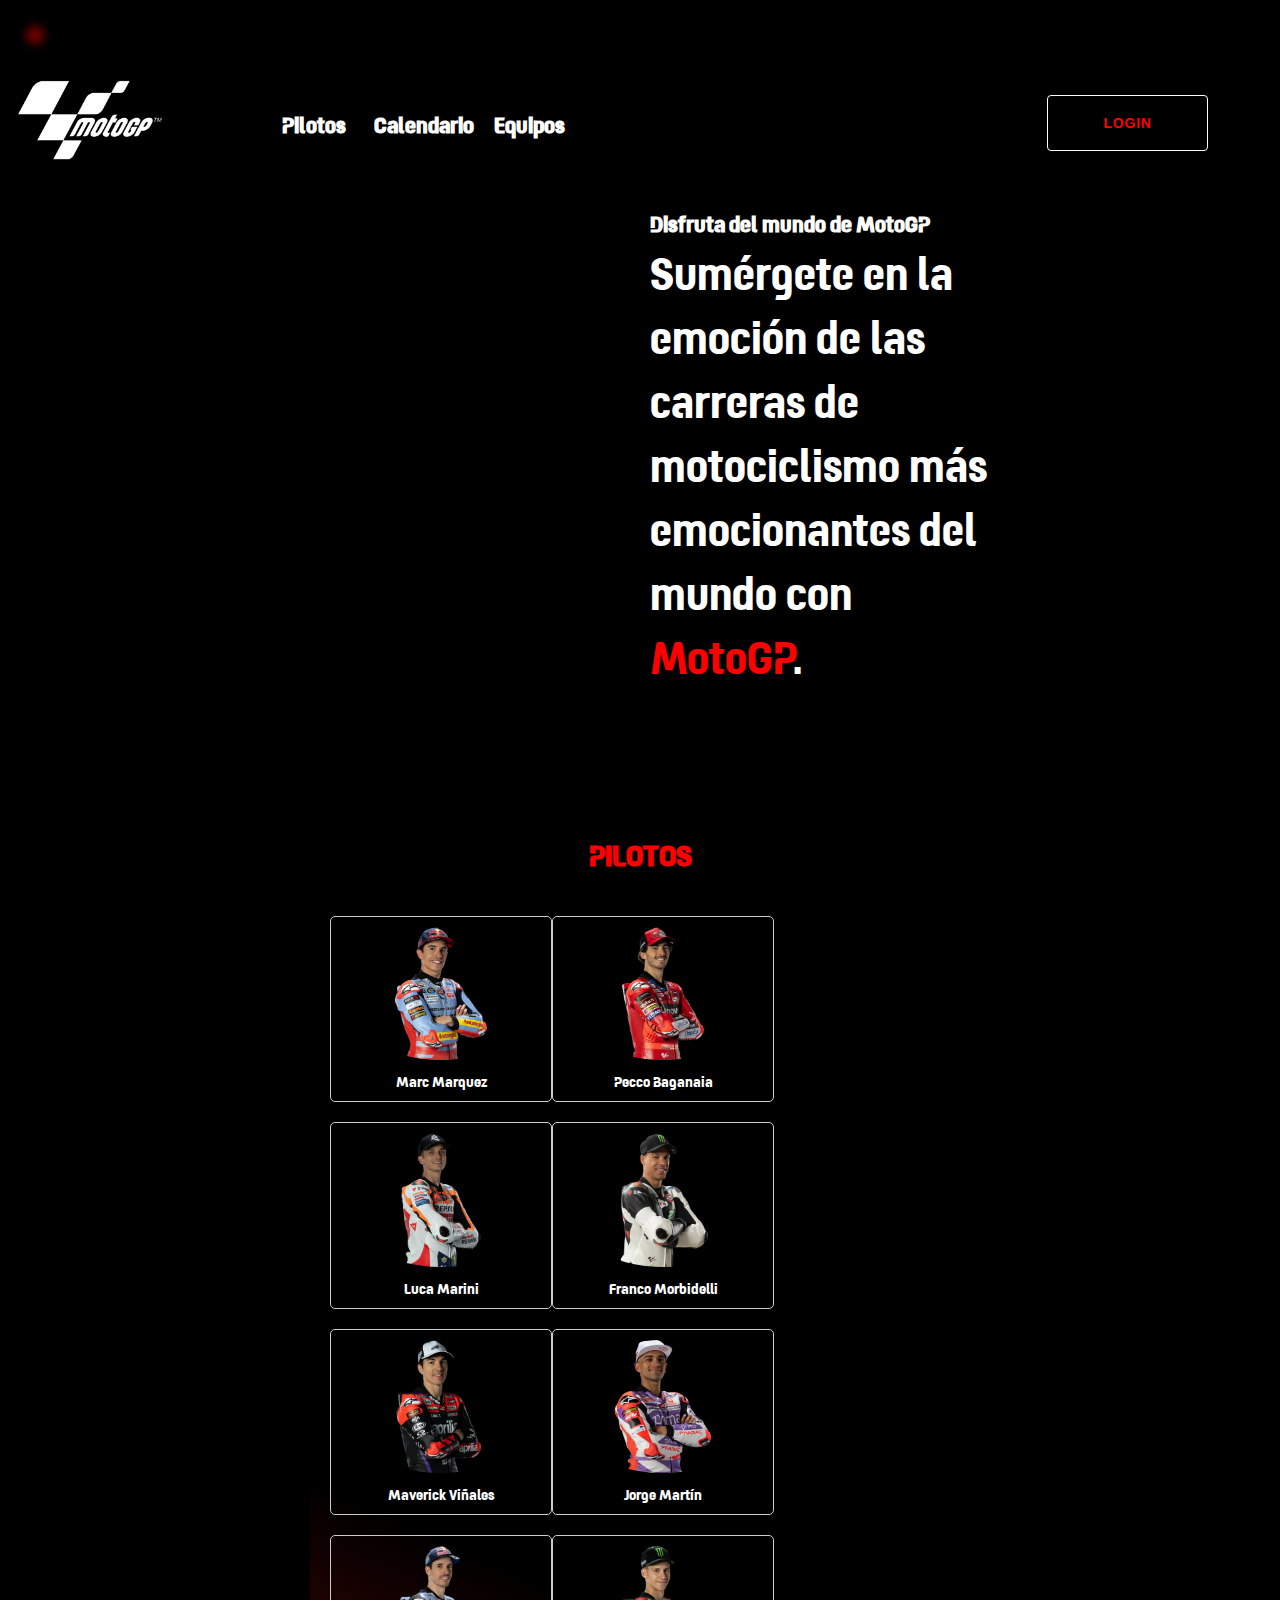
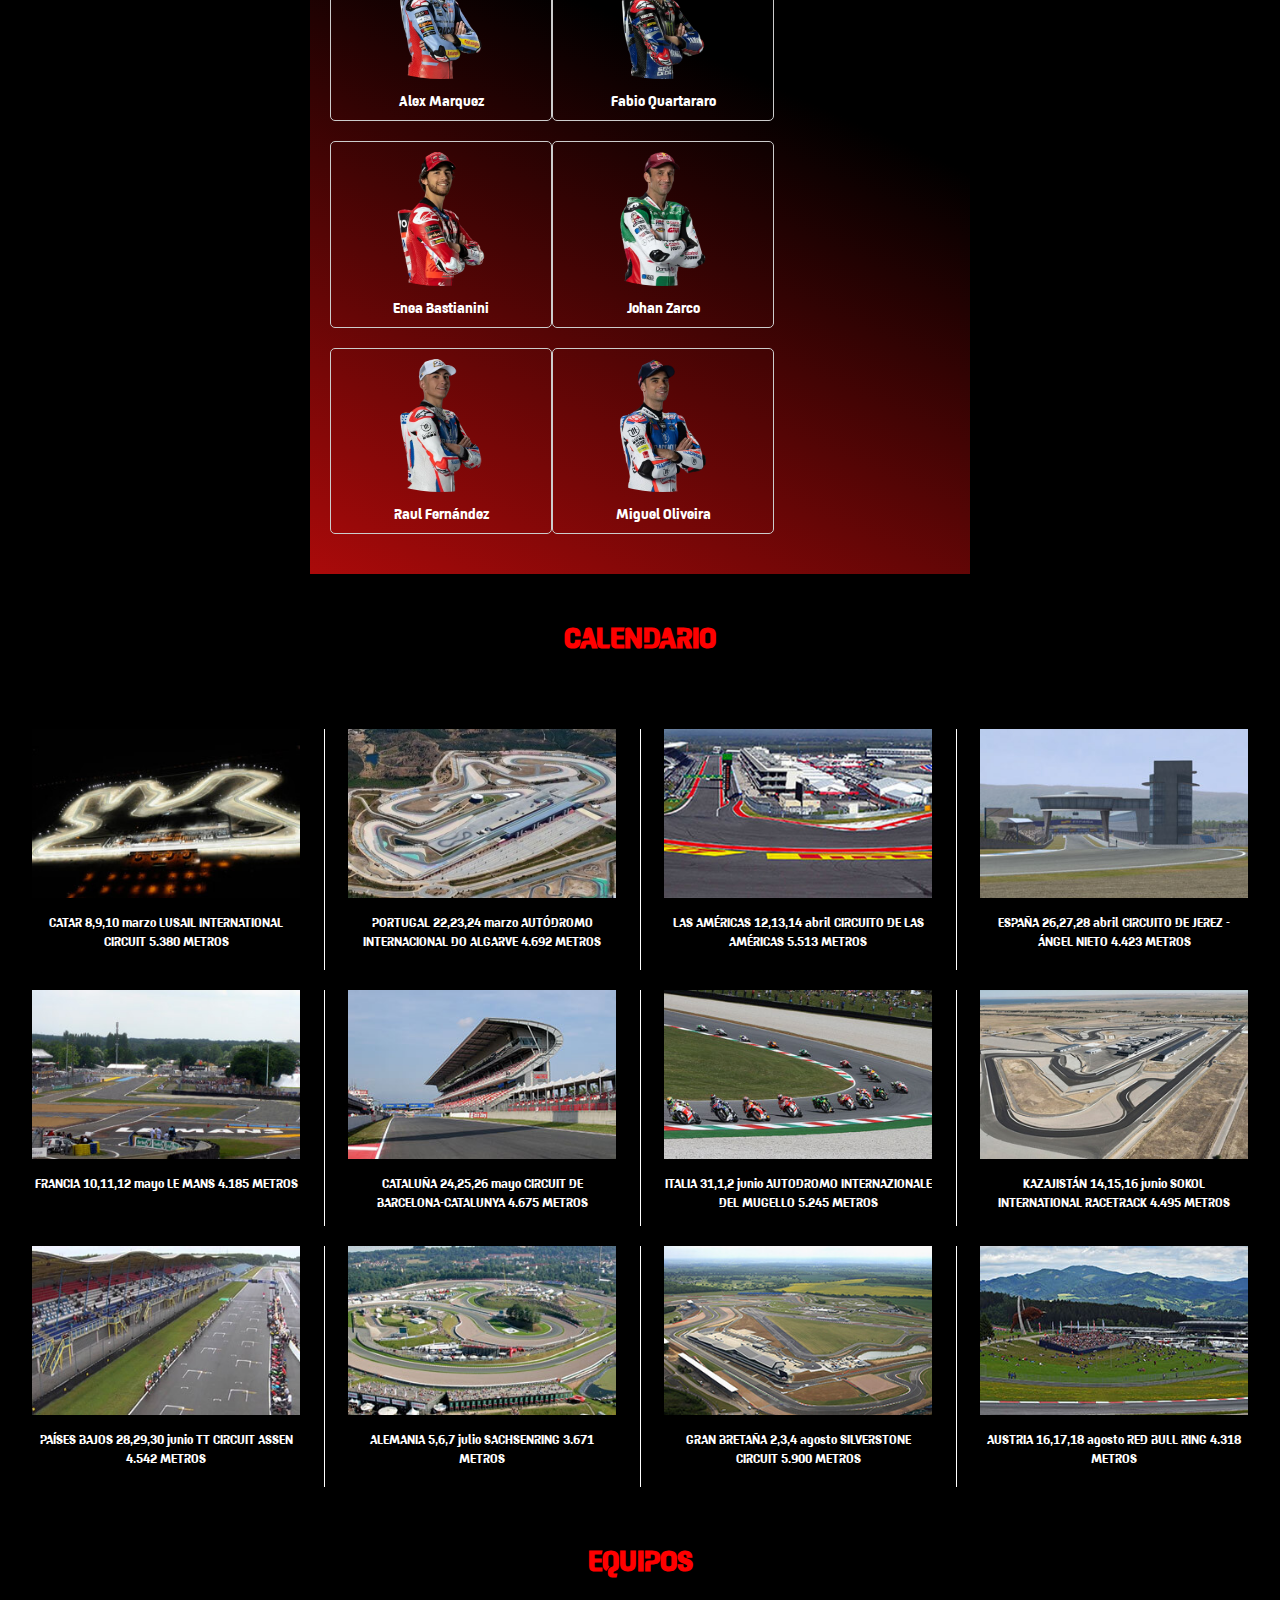
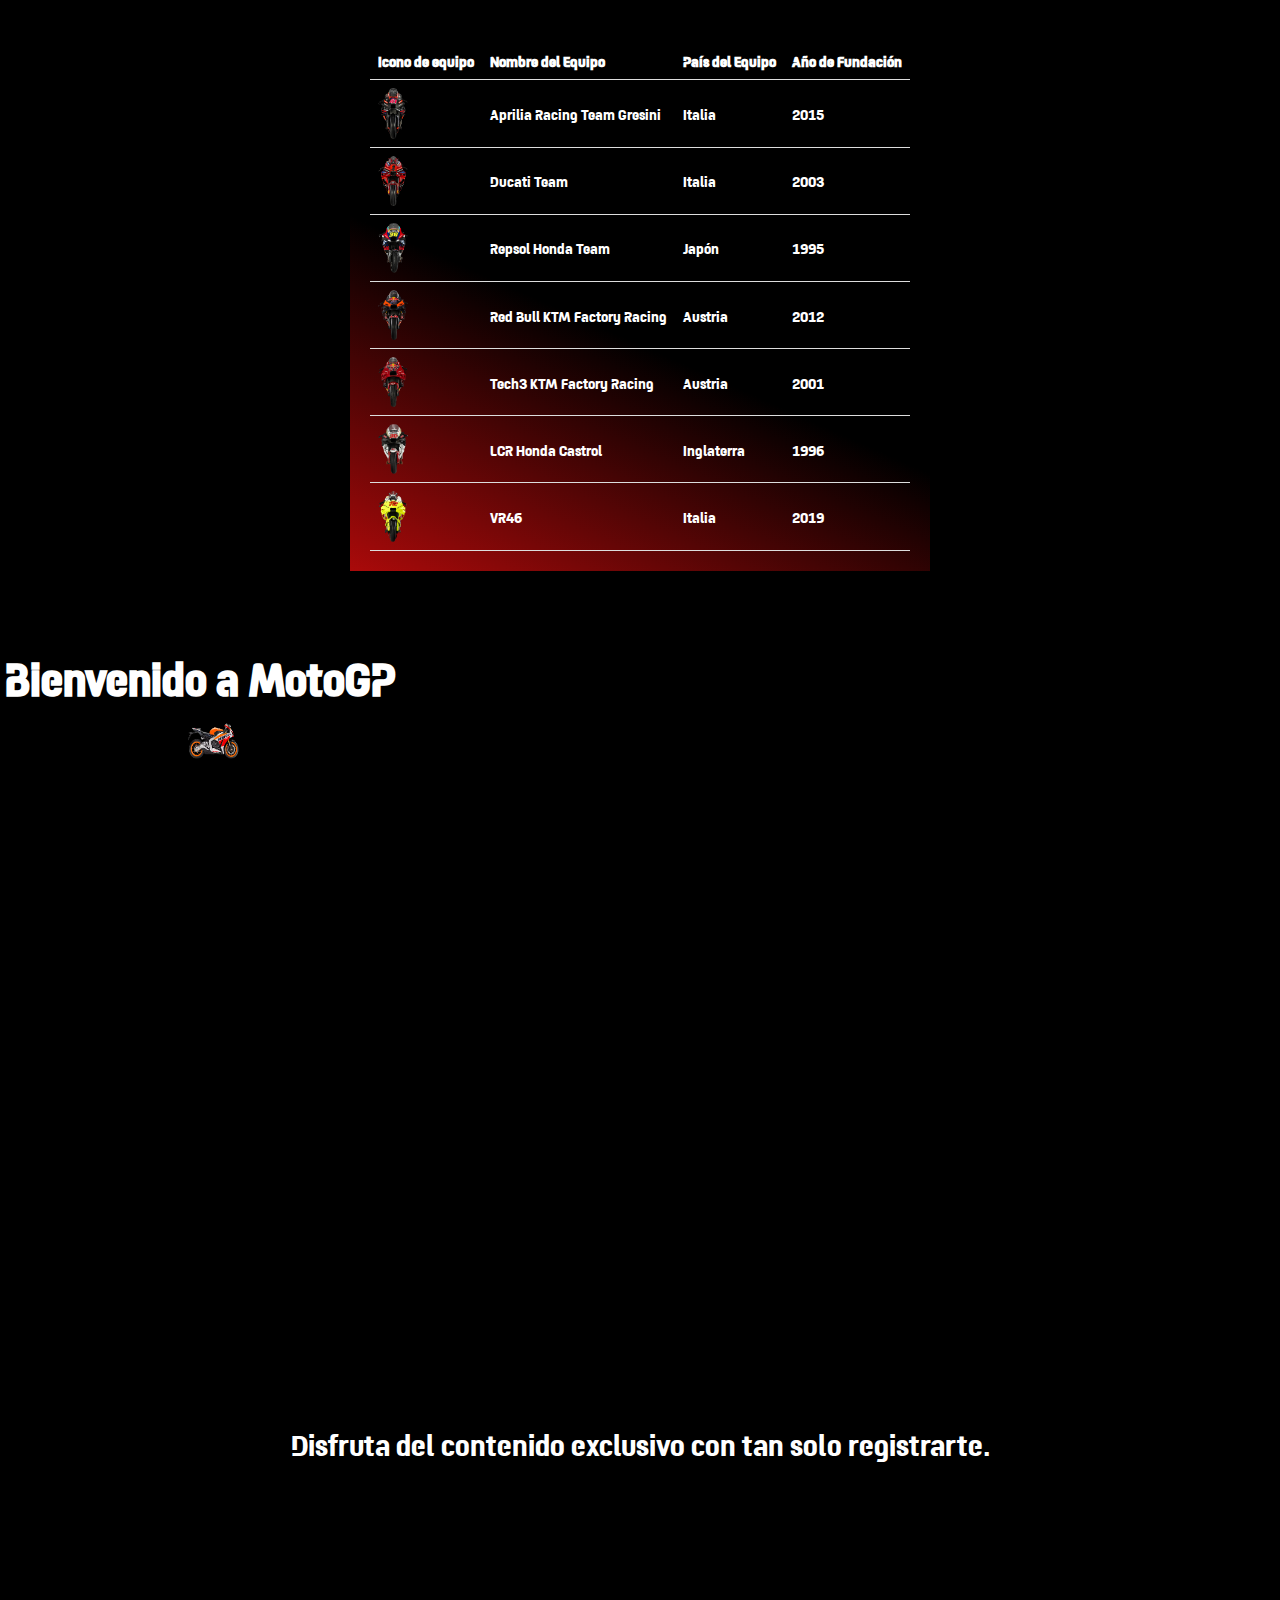
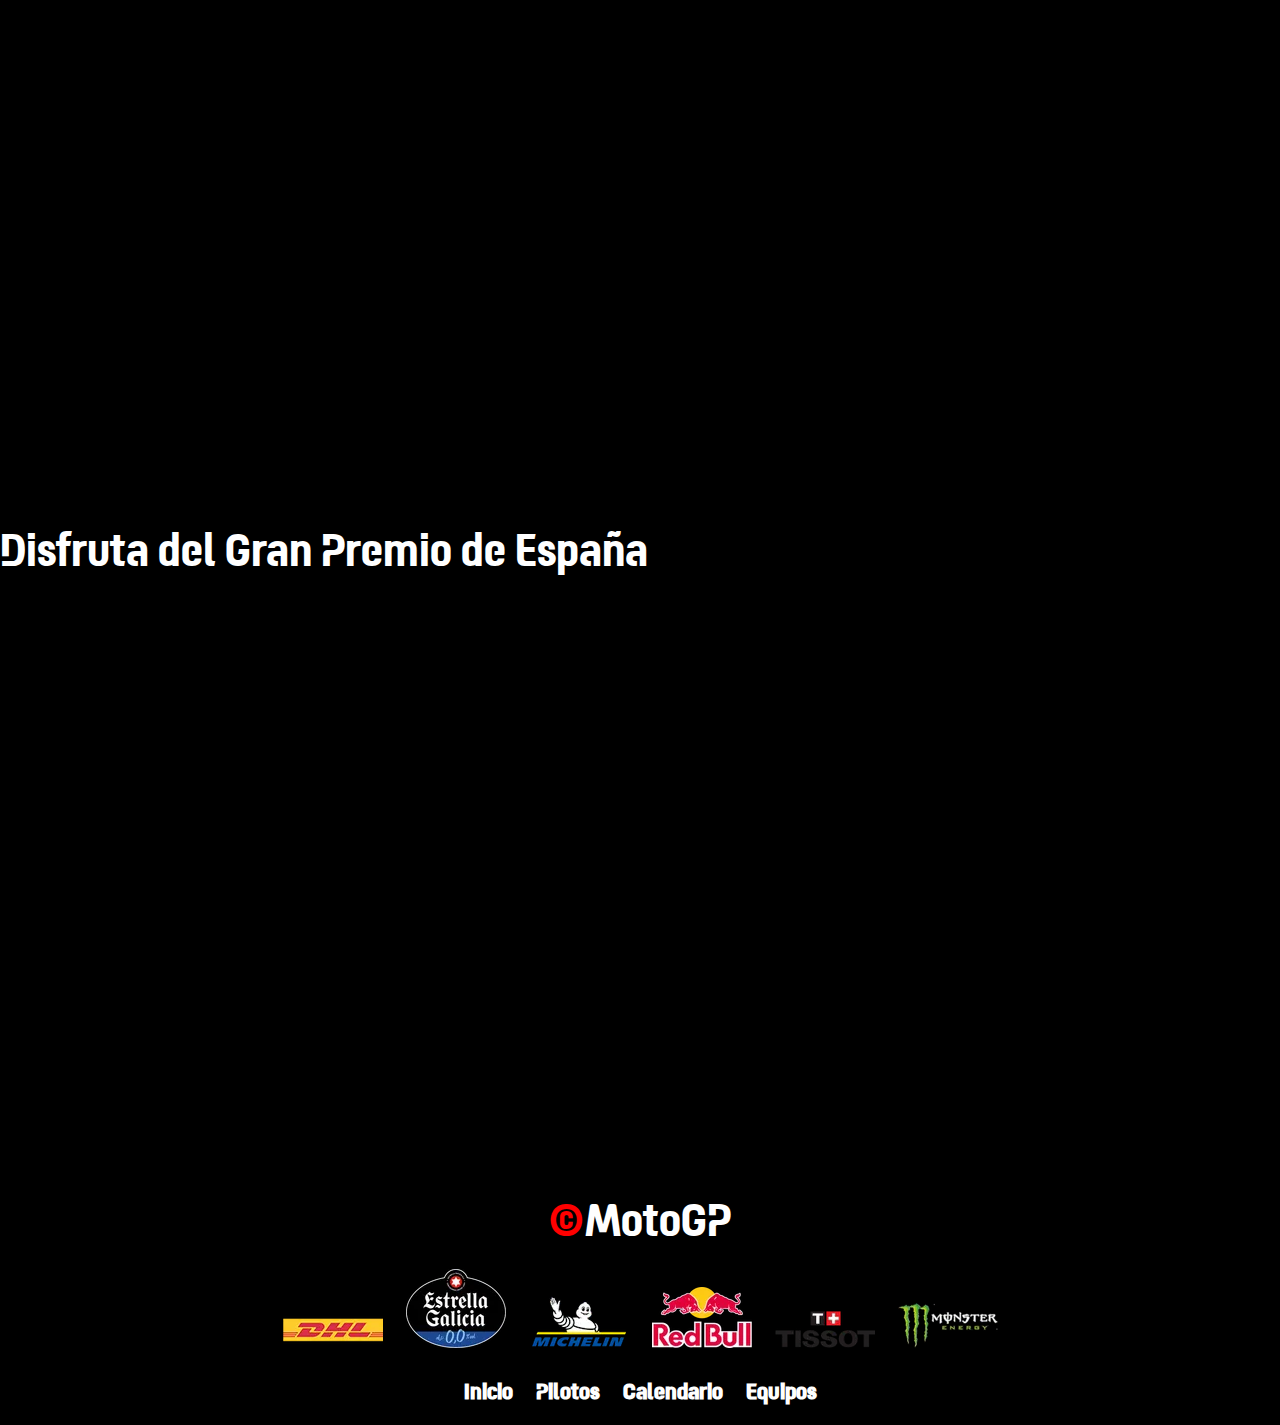
==== index.html @ 8e681c03 "subiendo landing" ====
<!DOCTYPE html>
<html lang="en">
<head>
    <meta charset="UTF-8">
    <meta name="viewport" content="width=device-width, initial-scale=1.0">
    <link rel="shortcut icon" href="./imagenes/Moto_Gp_logo.svg.png">
    <link rel="stylesheet" href="./css/styles.css">
    <title>MotoGP</title>
</head>

<body>
    <div id="bola"></div>
    <div class="flex">
        <div class="flex__item-item12">
            <div class="nav">
                <div class="item1"><a href="#s1"><img class="logo" src="imagenes/logo.png" alt="Logo"></a></div>
                <div class="item2"></div>
                <div class="item3"><a href="#s2">Pilotos</a></div>
                <div class="item4"><a href="#s3">Calendario</a></div>
                <div class="item5"><a href="#s4">Equipos</a></div>
                <div class="item6"></div>
                <div class="item7"></div>
                <div class="item8"></div>
                <div class="item9"></div>
                <div class="item10"></div>
                <div class="item11"><a href="./login.html" class="button1">Login</a></div>
                <div class="item12"></div>
                
            </div>
        </div>

        <div class="video-and-text-container">
            <div class="video-wrapper">
                <video class="video" src="imagenes/MotoGP.mp4" loop muted autoplay></video>
            </div>
            <div class="text-container">
                <h2>Disfruta del mundo de MotoGP</h2>
                <p>Sumérgete en la emoción de las carreras de motociclismo más emocionantes del mundo con
                    <span>MotoGP</span>.</p>
            </div>
        </div>



        <div class="snap-section flex__item flex__item-item6 " id="s2"><br><br><br><br><br><br>
            
            <H1>PILOTOS</H1><br><br>
            <div class="piloto-card">
                <img src="imagenes/93_Marc_MarquezFullbodyGresini.webp" alt="Marc Marquez">
                <p>Marc Marquez</p>
            </div>
            <div class="piloto-card">
                <img src="imagenes/rider-bio_francescobagnaia.webp" alt="Pecco Bagnaia">
                <p>Pecco Baganaia</p>
            </div>
            <div class="piloto-card">
                <img src="imagenes/rider-bio_lucamarini.webp" alt="Luca Marini">
                <p>Luca Marini</p>
            </div>
            <div class="piloto-card">
                <img src="imagenes/rider-bio_francomorbidelli.webp" alt="Franco Morbidelli">
                <p>Franco Morbidelli</p>
            </div>
            <div class="piloto-card">
                <img src="imagenes/rider-bio_maverickvin-ales.webp" alt="Maverick">
                <p>Maverick Viñales</p>
            </div>
            <div class="piloto-card">
                <img src="imagenes/Yd6Ecyd1.webp" alt="Jorge Martin">
                <p>Jorge Martín</p>
            </div>
            <div class="piloto-card">
                <img src="imagenes/rider-bio_alexmarquez.webp" alt="Alex Marquez">
                <p>Alex Marquez</p>
            </div>
            <div class="piloto-card">
                <img src="imagenes/rider-bio_fabioquartararo.webp" alt="Fabio">
                <p>Fabio Quartararo</p>
            </div>
            <div class="piloto-card">
                <img src="imagenes/rider-bio_eneabastianini.webp" alt="Enea">
                <p>Enea Bastianini</p>
            </div>
            <div class="piloto-card">
                <img src="imagenes/rider-bio_johannzarco.webp" alt="Zarco">
                <p>Johan Zarco</p>
            </div>
            <div class="piloto-card">
                <img src="imagenes/rider-bio_raulfernandez.webp" alt="Raul">
                <p>Raul Fernández</p>
            </div>
            <div class="piloto-card">
                <img src="imagenes/rider-bio_migueloliveira.webp" alt="Oliveira">
                <p>Miguel Oliveira</p>
            </div>
        </div>
        <div class="snap-section flex__item-item12" id="s3">
            <h1>CALENDARIO</h1> <br><br><br>
            <div class="columnas">
                <img src="imagenes/losail.jpg" alt="Losail">
                <p>CATAR 8,9,10 marzo
                    LUSAIL INTERNATIONAL CIRCUIT
                    5.380 METROS</p>
                <img src="imagenes/portimao.jpg" alt="Portimao">
                <p>PORTUGAL 22,23,24 marzo
                    AUTÓDROMO INTERNACIONAL DO ALGARVE
                    4.692 METROS</p>
                <img src="imagenes/las_americas.jpg" alt="Las Americas">
                <p>LAS AMÉRICAS 12,13,14 abril
                    CIRCUITO DE LAS AMÉRICAS
                    5.513 METROS</p>
                <img src="imagenes/jerez (2).jpg" alt="Jerez">
                <p>ESPAÑA 26,27,28 abril
                    CIRCUITO DE JEREZ - ÁNGEL NIETO
                    4.423 METROS</p>
            </div>
            <div class="columnas">
                <img src="imagenes/le_mans.jpg" alt="le_mans">
                <p>FRANCIA 10,11,12 mayo
                    LE MANS
                    4.185 METROS</p>
                <img src="imagenes/catalunya.jpg" alt="catalunya">
                <p>CATALUÑA 24,25,26 mayo
                    CIRCUIT DE BARCELONA-CATALUNYA
                    4.675 METROS</p>
                <img src="imagenes/mugello.jpg" alt="Italia">
                <p>ITALIA 31,1,2 junio
                    AUTODROMO INTERNAZIONALE DEL MUGELLO
                    5.245 METROS</p>
                <img src="imagenes/sokol_international_circuit.jpg" alt="Kazjistan">
                <p>KAZAJISTÁN 14,15,16 junio
                    SOKOL INTERNATIONAL RACETRACK
                    4.495 METROS</p>
            </div>
            <div class="columnas">
                <img src="imagenes/assen.jpg" alt="Assen">
                <p>PAÍSES BAJOS 28,29,30 junio
                    TT CIRCUIT ASSEN
                    4.542 METROS</p>
                <img src="imagenes/sachsenring.jpg" alt="Alemania">
                <p>ALEMANIA 5,6,7 julio
                    SACHSENRING
                    3.671 METROS</p>
                <img src="imagenes/silverstone.jpg" alt="Silverstone">
                <p>GRAN BRETAÑA 2,3,4 agosto
                    SILVERSTONE CIRCUIT
                    5.900 METROS</p>
                <img src="imagenes/red_bull_ring.jpg" alt="Austria">
                <p>AUSTRIA 16,17,18 agosto
                    RED BULL RING
                    4.318 METROS</p>
            </div>
        </div>
        <div class="snap-section flex__item-item12" id="s4">
            <h1>EQUIPOS</h1><br><br><br>
            <table>
                <thead>
                    <tr>
                        <th>Icono de equipo</th>
                        <th>Nombre del Equipo</th>
                        <th>País del Equipo</th>
                        <th>Año de Fundación</th>
                    </tr>
                </thead>
                <tbody>
                    <tr>
                        <td><img class="icono-equipo" src="imagenes/aprilia.webp" alt="Aprilia"></td>
                        <td>Aprilia Racing Team Gresini</td>
                        <td>Italia</td>
                        <td>2015</td>
                    </tr>
                    <tr>
                        <td><img class="icono-equipo" src="imagenes/ducati.webp" alt="Ducati"></td>
                        <td>Ducati Team</td>
                        <td>Italia</td>
                        <td>2003</td>
                    </tr>
                    <tr>
                        <td><img class="icono-equipo" src="imagenes/honda.webp" alt="Honda"></td>
                        <td>Repsol Honda Team</td>
                        <td>Japón</td>
                        <td>1995</td>
                    </tr>
                    <tr>
                        <td><img class="icono-equipo" src="imagenes/ktm.webp" alt="KTM"></td>
                        <td>Red Bull KTM Factory Racing</td>
                        <td>Austria</td>
                        <td>2012</td>
                    </tr>
                    <tr>
                        <td><img class="icono-equipo" src="imagenes/gasgas.webp" alt="Tech3"></td>
                        <td>Tech3 KTM Factory Racing</td>
                        <td>Austria</td>
                        <td>2001</td>
                    </tr>
                    <tr>
                        <td><img class="icono-equipo" src="imagenes/LCR.webp" alt="Honda"></td>
                        <td>LCR Honda Castrol</td>
                        <td>Inglaterra</td>
                        <td>1996</td>
                    </tr>
                    <tr>
                        <td><img class="icono-equipo" src="imagenes/Pertamina_Enduro_VR46.webp" alt="VR46"></td>
                        <td>VR46</td>
                        <td>Italia</td>
                        <td>2019</td>
                    </tr>
                </tbody>
            </table>
        </div>
    </div>
    <br><br><br>
    <div id="texto2">
        <h2 class="text-container">Bienvenido a MotoGP<span class="icon-container">&nbsp; <img src="imagenes/honda.png" alt="Icono de moto"></span>
        </h2>
    </div>
    <div id="parallax2"></div>
    <div id="texto2">Disfruta del contenido exclusivo con tan solo registrarte.</div>
    <div id="parallax3"></div>
    <div id="parallax1">
        <p>Disfruta del Gran Premio de España</p>
        <iframe
            src="https://www.google.com/maps/embed?pb=!1m18!1m12!1m3!1d3198.505789409261!2d-6.035447424359154!3d36.71041217227278!2m3!1f0!2f0!3f0!3m2!1i1024!2i768!4f13.1!3m3!1m2!1s0xd0db8d2691e68e7%3A0x6b9e763f426cca6f!2sCircuito%20de%20Jerez!5e0!3m2!1ses!2ses!4v1708800361184!5m2!1ses!2ses"
            width="600" height="450" style="border:0;" allowfullscreen="" loading="lazy"
            referrerpolicy="no-referrer-when-downgrade"></iframe>
    </div>

    <footer>
        <p><span>&copy;</span>MotoGP</p><br>
        <img src="imagenes/DHL_logo.webp" alt="Logo 1">
        <img src="imagenes/EstrellaGalicia_Logo.webp" alt="Logo 2">
        <img src="imagenes/MICHELIN_logo.webp" alt="Logo 2">
        <img src="imagenes/red-bull.webp" alt="Logo 2">
        <img src="imagenes/TISSOT_logo.webp" alt="Logo 2">
        <img src="imagenes/sponsor-monster.webp" alt="Logo 2">
        <br><br>
        <a href="index.html">Inicio</a>
        <a href="#s2">Pilotos</a>
        <a href="#s3">Calendario</a>
        <a href="#s4">Equipos</a>
    </footer>
</body>
<script>
    document.addEventListener("mousemove", parallax);
    function parallax(e) {
        let bola = document.getElementById("bola");
        bola.style.transform = "translate(" + e.clientX + "px," + e.clientY + "px)";
    }
</script>
</html>
---- css/styles.css ----
* {
    margin: 0;
    padding: 0;
    scroll-behavior: smooth;
}
@font-face {
    font-family: "FuentePrueba";
    src: url(../assets/MotoGPDisplay-Bold.ttf);
}
body {
    margin: 0;
    padding: 0;
    font-family: "FuentePrueba";
    background-color: black;
    overflow-x: hidden;
    display: flex;
    flex-direction: column;
    min-height: 100vh;
}

.content {
    display: flex;
    justify-content: space-between;
    align-items: center;
    padding: 10px;
    background-color: #222;
    color: #fff;
}

.flex {
    display: flex;
    flex-wrap: wrap;
    justify-content: center;
    /* Center items horizontally */
    align-items: flex-start;
    padding: 10px;
    background-color: black;
    flex-grow: 1;
}

.nav {
    display: flex;
    flex-direction: row;
}
#s2{
    background: rgb(170,10,10);
background: linear-gradient(24deg, rgba(170,10,10,1) 0%, black 39%);
}
#s4{
    background: rgb(170,10,10);
background: linear-gradient(24deg, rgba(170,10,10,1) 0%, black 39%);
}

.flex__item {
    width: calc(50% - 10px);
    margin-bottom: 20px;
}

.piloto-card {
    display: flex;
    flex-direction: column;
    align-items: center;
    margin-bottom: 20px;
}

.video-and-text-container {
    display: flex;
    flex-direction: row;
    align-items: center;
}

.video-wrapper {
    flex: 1;
    margin-right: 20px;
}

.video {
    width: 100%;
}

.text-container {
    flex: 1;
    max-width: 400px;
}

@media (max-width: 768px) {
    .video-and-text-container {
        flex-direction: column;
    }

    .video-wrapper,
    .text-container {
        margin-right: 0;
    }
}

#parallax1,
#parallax2,
#parallax3 {
height: 100vh; 
width: 100%;
}

#parallax1 img,
#parallax2 img,
#parallax3 img {
width: 100%;
height: auto;
display: block;
margin: 0 auto;
max-width: 100%;
max-height: 100%;
}


footer {
    padding: 10px;
    background-color: black;
    color: #fff;
    text-align: center;
}


span{
    color: red;
}

a:hover{
    color: red;
}

h1 {
    text-align: center;
    color: red;
}



.flex__item {
    text-align: center;
    padding: 1rem;
}

.grid__item-item3 {
    grid-column: span 6;
    font-family: Slack-Larsseit, "Helvetica Neue", Helvetica, "Segoe UI", Tahoma, Arial, sans-serif;
    font-weight: 700;
    line-height: 1.0625;
    letter-spacing: -1.5px;
    color: white;
    text-align: left;
    padding: 19px 40px 20px;

}

.grid__item-item6 {
    grid-column: span 6;
    align-items: center;
}

.grid__item-item12 {
    grid-column: span 12;
}

.image {
    width: 100%;
    height: 100%;
    background-image: url(imagenes/img1.jpg);
    background-repeat: no-repeat;
    background-position: center;
    background-size: cover;
}


ul {
    color: white;
    display: flex;
}

.logo {
    width: 160px;
    height: 160px;
}

.nav {
    display: flex;
    justify-content: center;
    align-items: center;
    background-color: black;
    width: 100vw;
}

.content {
    margin-top: 60px; 
}

.nav>* {
    flex: 1;
    margin: 0 10px;
}

.button1 {
    width: 15px;
    height: 15px;
    border-radius: 5px;
    border-radius: 4px;
    border: 1px solid white;
    color: red;
    white-space: nowrap;
    text-align: center;
    text-transform: uppercase;
    font-family: Slack-Circular-Pro, "Helvetica Neue", Helvetica, "Segoe UI", Tahoma, Arial, sans-serif;
    font-weight: 700;
    line-height: 1.2857;
    letter-spacing: .8px;
    font-size: .875rem;
    padding: 19px 40px 20px;
    transition: transform 0.3s, box-shadow 0.3s, background-color 0.3s, color 0.3s; 
    display: block;
    width: 60%;
}

.button1:hover {
    transform: scale(1.1); 
    box-shadow: 0px 0px 15px white; 
    background-color: red;
    color: white; 
}

.snap-section {
    height: auto;
    position: relative;
    grid-column: 1 / span 12;
    padding: 20px;
    background-color: black;
    align-items: center;
    justify-content: center;
    flex-wrap: wrap;
}

.snap-section:nth-child(2),
.snap-section:nth-child(3),
.snap-section:nth-child(4) {
    color: white;
    align-items: center;
    justify-content: center;
    flex-wrap: wrap;
}

.item.item10,
.item.item11 {
    grid-column: span 4;
    white-space: nowrap;
}

a {
    text-decoration: none;
    color: white;
    font-weight: bold;
    font-size: 1.5em;
}

p {
    color: white;
    font-size: 3em;
}

.grid__item:not(.grid__item-item6) video {
    display: none;
}

.piloto-card {
    border: 1px solid #ccc;
    border-radius: 5px;
    padding: 10px;
    margin-bottom: 20px;
    width: 200px;
    text-align: center;
    float: left;
}

.piloto-card p {
    font-size: 16px;
    color: white;
    margin-bottom: 0;
    margin-top: 10px;
}

.piloto-card:hover p {
    color: red;
    cursor: pointer;
}

.piloto-card:hover {
    transform: translateY(-5px);
    box-shadow: 0px 8px 16px white;
}

.piloto-card img {
    max-width: 100%;
    height: auto;
    border-radius: 50%;
}

.columnas {
    width: 95vw;
    margin: auto;
    text-align: center;
    outline-offset: -15px;
    column-count: 4;
    column-gap: 3em;
    column-rule: 1px solid white;
    padding: 10px;
    display: inline-block;
}

.extendido {
    column-span: all;
    text-align: center;
}

.columnas img {
    width: 100%;
    align-items: center;
    height: auto;
    margin-bottom: 10px;
    overflow-x: hidden;
    transition: filter 0.3s ease;
}

.columnas img:hover {
    filter: saturate(200%); 
}

.columnas p {
    text-align: center;
    margin-bottom: 20px;
    cursor: pointer;
    font-size: 14px;
    color: white;
    overflow-x: hidden;
}

table {
    width: 100%;
    border-collapse: collapse;
}

th, td {
    padding: 8px;
    cursor: pointer;
    text-align: left;
    border-bottom: 1px solid #ddd;
    color: white;
}

tr:hover {
    background-color: gray;
}

.icono-equipo {
    width: 30px;
    height: auto;
    vertical-align: middle;
}

#parallax1, #parallax2, #parallax3 {
    height: 650px;
    background-position: center;
    background-size: cover;
    margin: 0;
    padding: 0;
    background-attachment: fixed;
    width: 100%;
    grid-column: span 12;
}

#texto2{
    text-align: center;
    color: white;
    font-size: 2rem;
    grid-column: span 12;
}

#parallax2 {
    background-image: url(../imagenes/dos.jpg);
}

#parallax3 {
    background-image: url(../imagenes/tres.jpg);
}

iframe{
    grid-column: span 12;
    width: 100vw;
}

footer {
    grid-column: span 12;
    width: 100vw;
    display: inline-block;
    justify-content: center;
    align-items: center;
    padding: 20px 0; 
    margin-right: 20px;
    text-align: center;
}

footer img {
    margin: 0 10px; 
    max-width: 100px; 
}

footer a {
    margin: 0 10px; 
    max-width: 100px; 
}

footer p {
    margin: 0 10px;
}

#bola {
    width: 30px;
    height: 30px;
    border-radius: 50%;
    background: radial-gradient(circle, rgba(255, 0, 0, 0.5) 0%, rgba(255, 0, 0, 0) 70%);
    box-shadow: 0 0 10px rgba(0, 0, 0, 0.5);
    transition: all;
    transform: translate(20px, 20px);
    filter: blur(2px);
}




@media (max-width: 768px) {
    .nav {
        display: flex;
        flex-direction: column;
        gap: 1em;
    }
    /* Cambiar el número de columnas a 2 */
    .columnas {
        column-count: 2;
    }

    /* Estilos para ajustar las imágenes del parallax en pantallas pequeñas */
    #parallax2 img,
    #parallax3 img {
        height: auto; /* Ajustar la altura de la imagen automáticamente */
        width: 100%; /* Asegurar que la imagen ocupe el ancho completo del contenedor */
    }
}
@keyframes moveIcon {
    0% {
        transform: translateX(-1200px); /* Comienza desde fuera del lado derecho de la pantalla */
    }

    50% {
        transform: translateX(0); /* Llega al centro de la pantalla */
    }

    100% {
        transform: translateX(1400px); /* Desaparece fuera del lado izquierdo de la pantalla */
    }
}


.icon-container {
    display: inline-block;
    margin-left: 10px;
    z-index: 1;
    animation: moveIcon 5s ease-in-out infinite;
}
.text-container {
    position: relative;
    z-index: 2; 
    color: white; 
}

.icon-container img {
    width: 55px;
    height: 40px;
}


@media (max-width: 400px) {
    .snap-section {
        justify-content: center; /* Centra los cards horizontalmente */
    }

    .piloto-card {
        margin-bottom: 20px; /* Margen inferior entre los cards */
    }
}
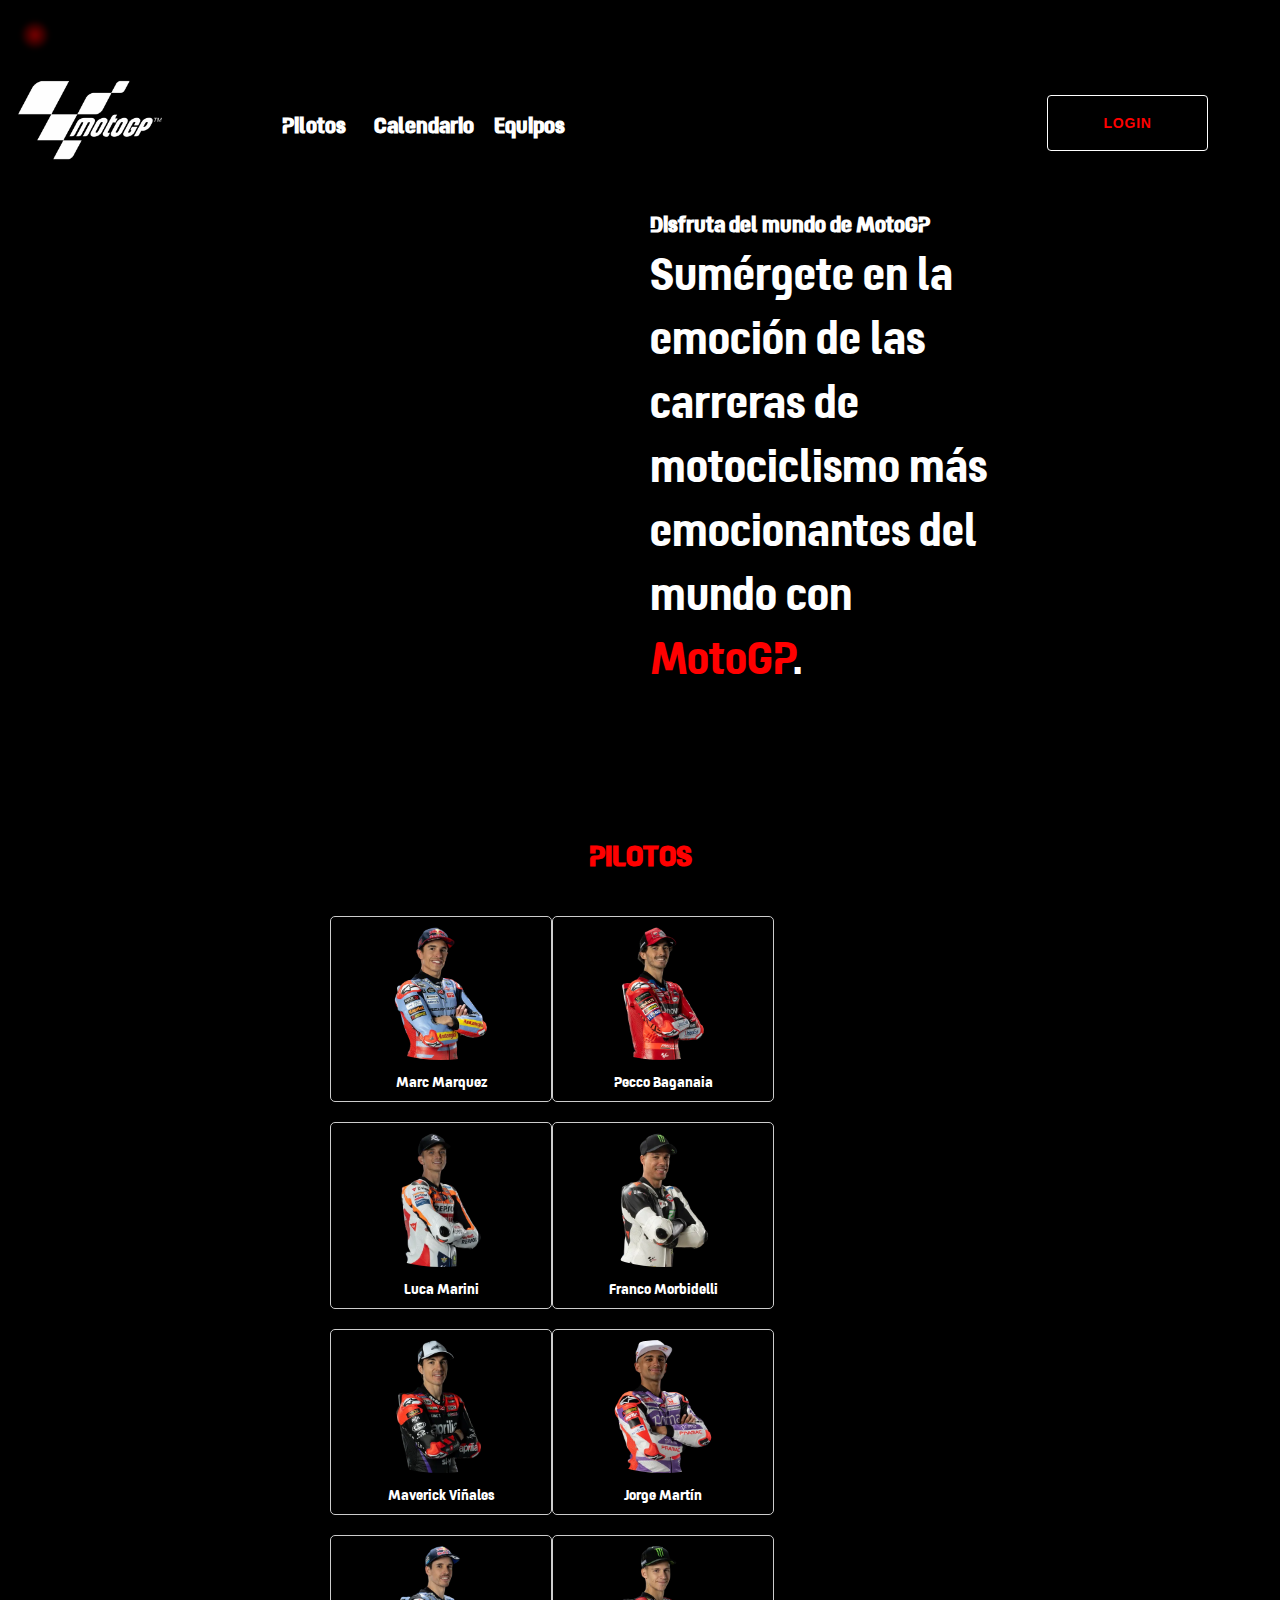
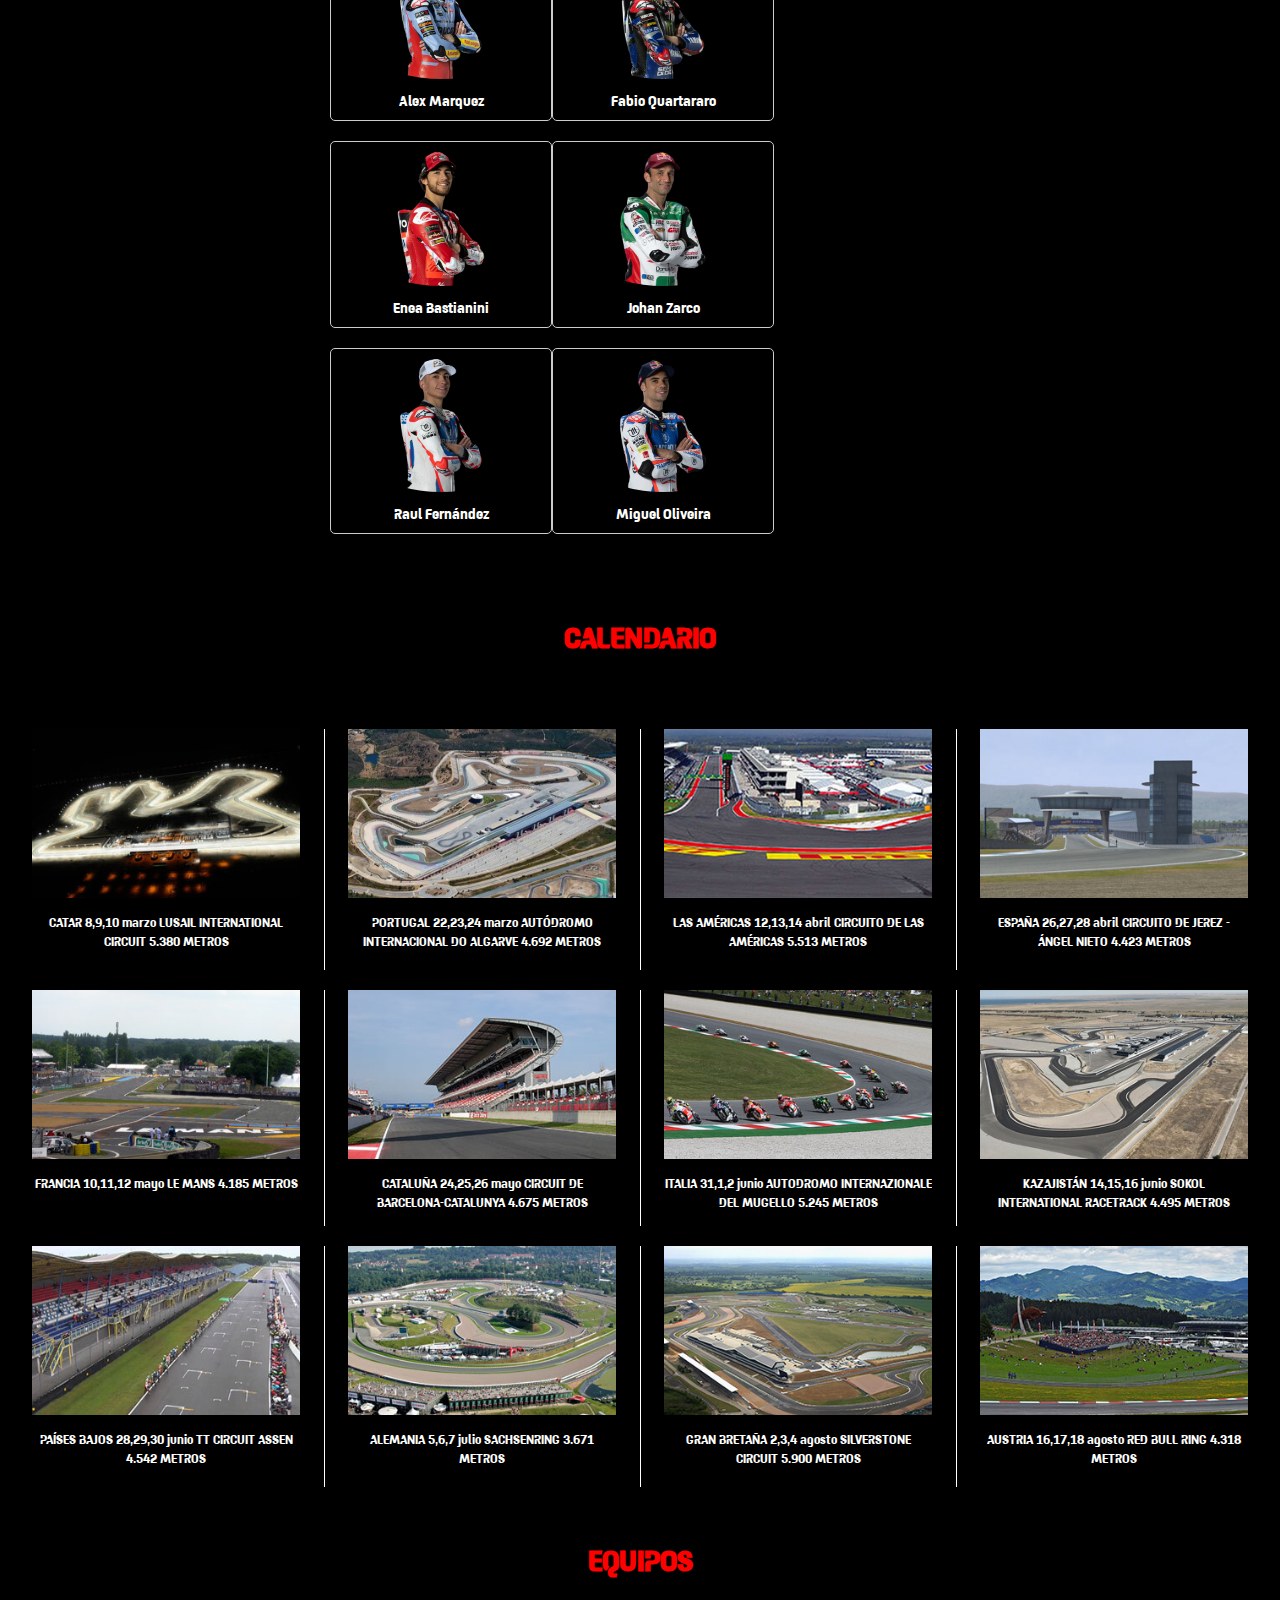
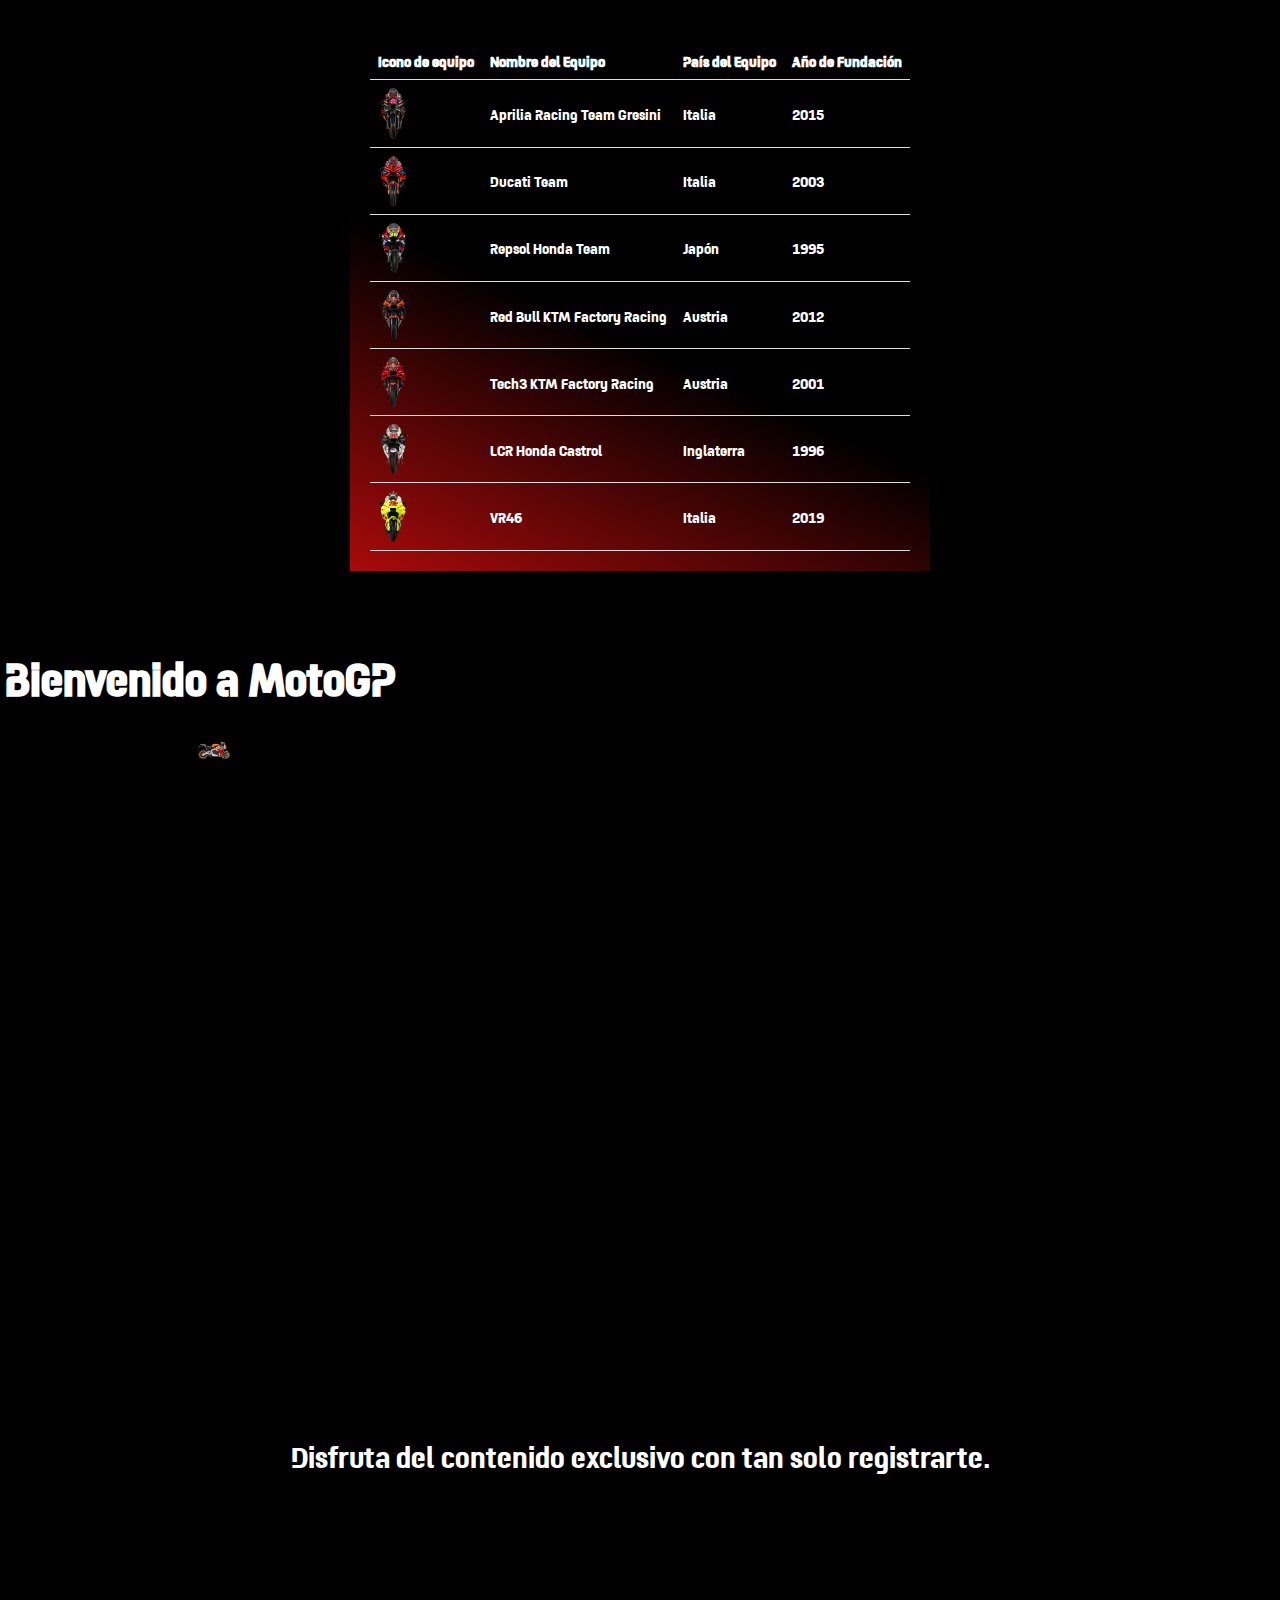
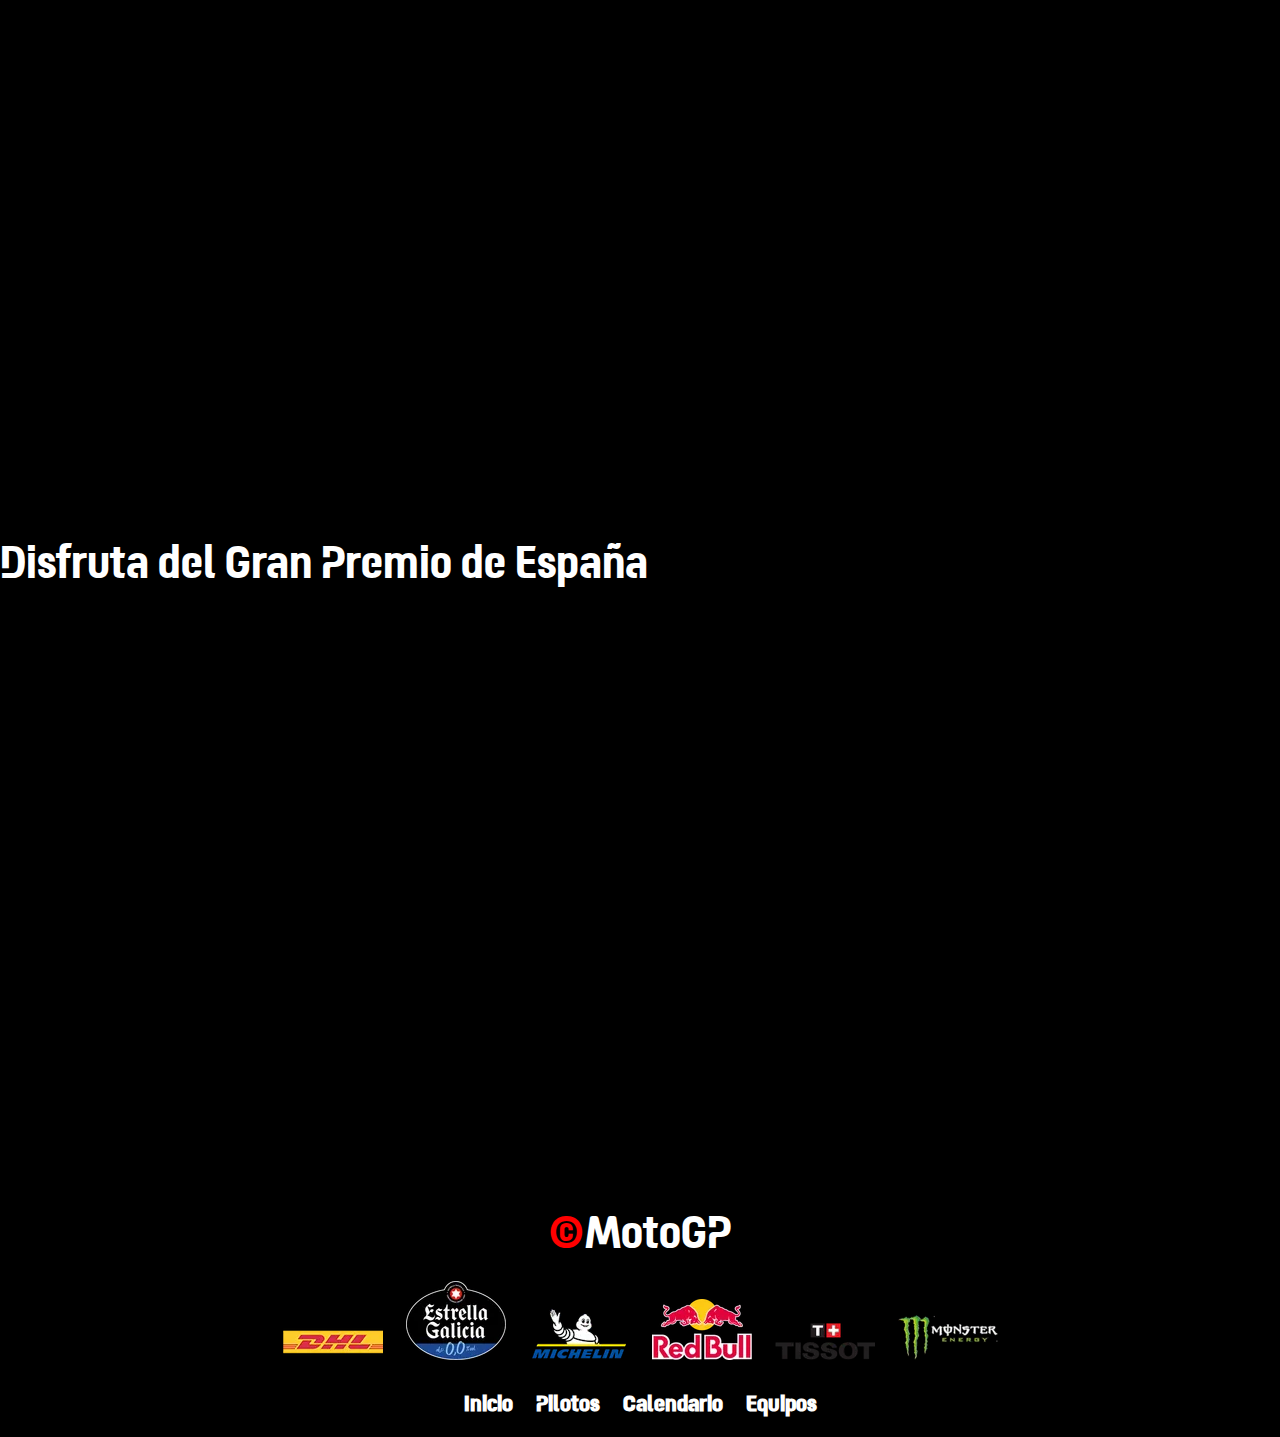
==== commit 552c463c: "update" ====
--- a/index.html
+++ b/index.html
@@ -211,7 +211,7 @@
     </div>
     <br><br><br>
     <div id="texto2">
-        <h2 class="text-container">Bienvenido a MotoGP<span class="icon-container">&nbsp; <img src="imagenes/honda.png" alt="Icono de moto"></span>
+        <h2 class="text-container">Bienvenido a MotoGP <br><span class="icon-container">&nbsp; <img src="imagenes/honda.png" alt="Icono de moto"></span>
         </h2>
     </div>
     <div id="parallax2"></div>
--- a/css/styles.css
+++ b/css/styles.css
@@ -1,7 +1,6 @@
 * {
     margin: 0;
     padding: 0;
-    scroll-behavior: smooth;
 }
 @font-face {
     font-family: "FuentePrueba";
@@ -12,7 +11,6 @@
     padding: 0;
     font-family: "FuentePrueba";
     background-color: black;
-    overflow-x: hidden;
     display: flex;
     flex-direction: column;
     min-height: 100vh;
@@ -31,7 +29,6 @@
     display: flex;
     flex-wrap: wrap;
     justify-content: center;
-    /* Center items horizontally */
     align-items: flex-start;
     padding: 10px;
     background-color: black;
@@ -42,10 +39,7 @@
     display: flex;
     flex-direction: row;
 }
-#s2{
-    background: rgb(170,10,10);
-background: linear-gradient(24deg, rgba(170,10,10,1) 0%, black 39%);
-}
+
 #s4{
     background: rgb(170,10,10);
 background: linear-gradient(24deg, rgba(170,10,10,1) 0%, black 39%);
@@ -434,15 +428,14 @@
 
 
 
-@media (max-width: 768px) {
+@media (max-width: 740px) {
     .nav {
         display: flex;
         flex-direction: column;
         gap: 1em;
     }
-    /* Cambiar el número de columnas a 2 */
     .columnas {
-        column-count: 2;
+        column-count: 1;
     }
 
     /* Estilos para ajustar las imágenes del parallax en pantallas pequeñas */
@@ -454,21 +447,22 @@
 }
 @keyframes moveIcon {
     0% {
-        transform: translateX(-1200px); /* Comienza desde fuera del lado derecho de la pantalla */
+        transform: translateX(-1500px);
     }
 
     50% {
-        transform: translateX(0); /* Llega al centro de la pantalla */
+        transform: translateX(0); 
     }
 
     100% {
-        transform: translateX(1400px); /* Desaparece fuera del lado izquierdo de la pantalla */
+        transform: translateX(calc(100vw - 220px)); 
     }
 }
 
 
 .icon-container {
     display: inline-block;
+    overflow: hidden;
     margin-left: 10px;
     z-index: 1;
     animation: moveIcon 5s ease-in-out infinite;
@@ -480,22 +474,50 @@
 }
 
 .icon-container img {
-    width: 55px;
-    height: 40px;
+    width: 35px;
+    height: 20px;
 }
 
 
 @media (max-width: 400px) {
     .snap-section {
-        justify-content: center; /* Centra los cards horizontalmente */
+        display: flex;
+        flex-direction: column;
+        align-items: center;
+        padding: 10px;
+        box-sizing: border-box; /* Incluye padding y border en el ancho total */
     }
 
     .piloto-card {
-        margin-bottom: 20px; /* Margen inferior entre los cards */
-    }
-}
-
-
-
-
-
+        width: 100%; /* Ajusta el ancho de las tarjetas al 100% del contenedor */
+        margin-bottom: 20px;
+        align-items: center;
+        display: block; /* Asegura que la tarjeta sea visible */
+    }
+
+    /* Solo muestra una card en dispositivos móviles */
+    .piloto-card {
+        display: block;
+    }
+
+
+}
+
+@media (max-width: 768px) {
+    #parallax1,
+    #parallax2,
+    #parallax3 {
+        height: 400px; /* Ajusta la altura para pantallas más pequeñas */
+        background-position: center center;
+        background-size: cover;
+        background-attachment: scroll;
+    }
+
+    #parallax2 img,
+    #parallax3 img {
+        width: 100%; /* Asegura que las imágenes ocupen el ancho completo del contenedor */
+        height: auto; /* Mantiene la proporción de la imagen */
+        display: block;
+        margin: 0 auto; /* Centra las imágenes horizontalmente */
+    }
+}